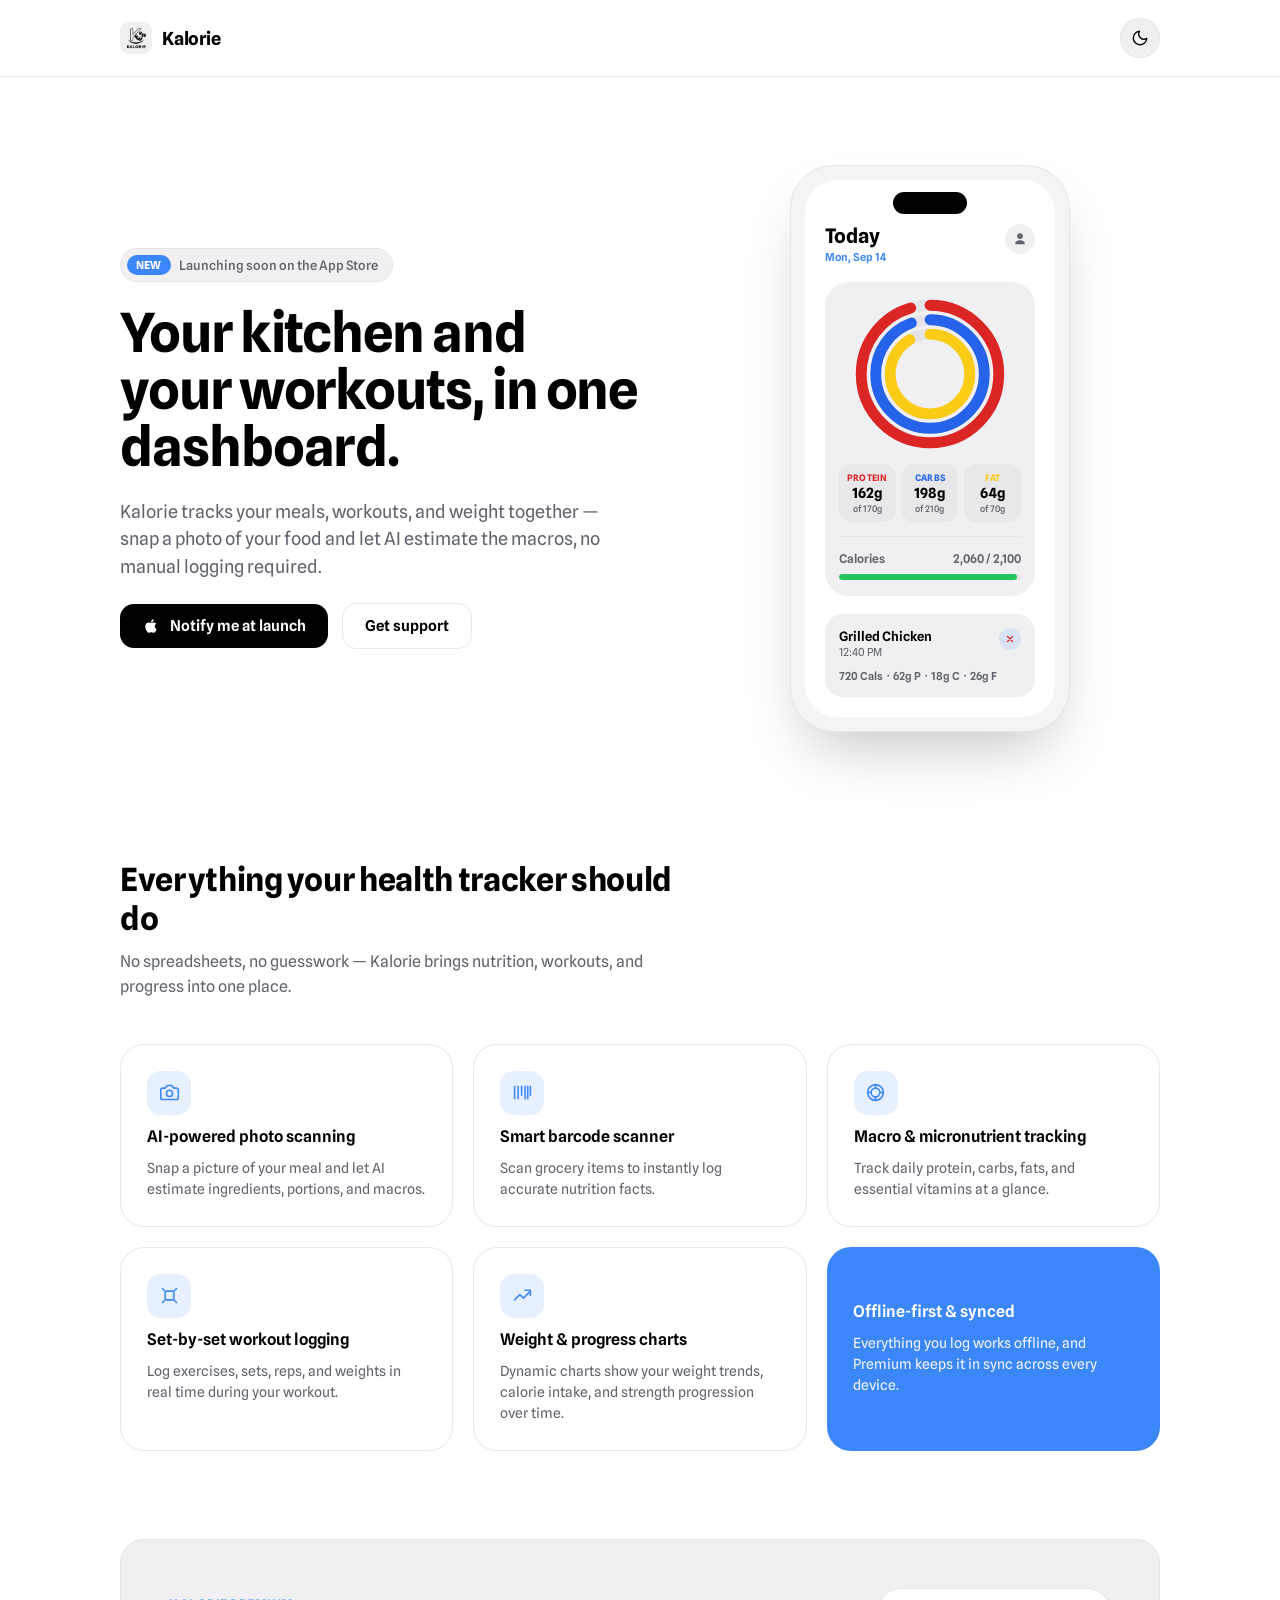
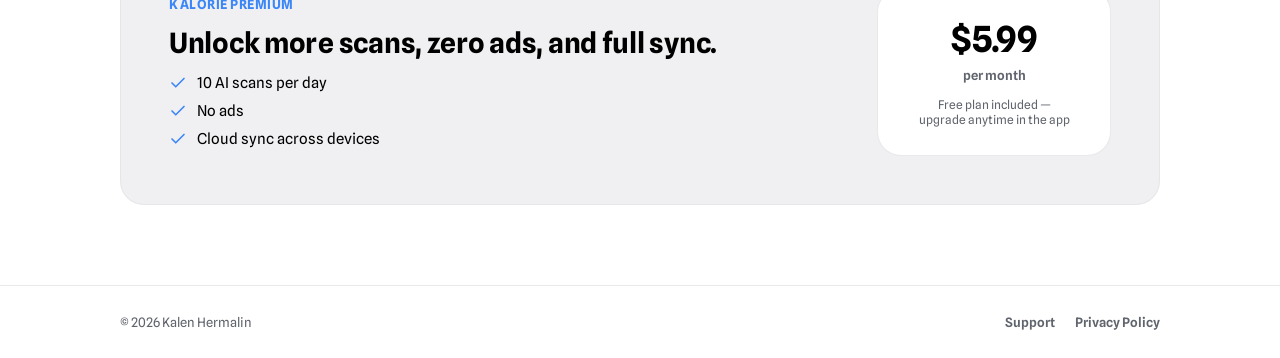
==== docs/index.html @ 2771d61f "Revert backend to Go; keep Apple auth and the docs pages Reverts the whole Python/FastAPI port back " ====
<!doctype html>
<html lang="en">
<head>
<meta charset="utf-8" />
<meta name="viewport" content="width=device-width, initial-scale=1" />
<title>Kalorie — Nutrition &amp; Workout Tracking</title>
<meta name="description" content="Kalorie tracks your meals, workouts, and weight together — snap a photo of your food and let AI estimate the macros." />
<link rel="icon" href="./assets/kalorie-mark.png" />
<link rel="stylesheet" href="https://fonts.googleapis.com/css2?family=Spline+Sans:wght@400;500;600;700&family=Inter:wght@400;500;600;700&display=swap">
<link rel="stylesheet" href="./assets/site.css">
<style>
  :root {
    --phone-bg: #f4f4f5;
    --ring-track: #E4E4E7;
    --ring-carbs: #2563EB;
    --ring-fat: #FACC15;
    --macro-chip-bg: rgba(0,0,0,0.035);
  }
  :root[data-theme="dark"] {
    --phone-bg: #0a0a0b;
    --ring-track: #1E2024;
    --ring-carbs: #6AAEFF;
    --ring-fat: #F6E27F;
    --macro-chip-bg: rgba(255,255,255,0.05);
  }
  @media (prefers-color-scheme: dark) {
    :root:not([data-theme="light"]) {
      --phone-bg: #0a0a0b;
      --ring-track: #1E2024;
      --ring-carbs: #6AAEFF;
      --ring-fat: #F6E27F;
      --macro-chip-bg: rgba(255,255,255,0.05);
    }
  }
  .section { max-width: 1120px; margin: 0 auto; padding-inline: 40px; }
  .k-btn { transition: opacity 0.15s ease, transform 0.15s ease; }
  .k-btn:hover { opacity: 0.88; }
  .k-btn:active { transform: scale(0.98); }
  .k-feature { transition: transform 0.15s ease; }
  .k-feature:hover { transform: translateY(-2px); }

  .hero { padding: 88px 40px 64px; }
  .hero-grid { display: grid; grid-template-columns: 1fr 460px; gap: 56px; align-items: center; }
  .hero-copy { display: flex; flex-direction: column; align-items: flex-start; gap: 22px; }
  .badge {
    display: inline-flex; align-items: center; gap: 8px; background: var(--bg-element);
    border: 1px solid var(--border); border-radius: 999px; padding: 6px 14px 6px 6px;
  }
  .badge .pill {
    background: var(--accent); color: #fff; font-size: 11px; font-weight: 700;
    letter-spacing: 0.02em; border-radius: 999px; padding: 3px 9px;
  }
  .badge .label { font-size: 13px; font-weight: 500; color: var(--text-secondary); }
  h1 { font-size: 54px; line-height: 1.06; font-weight: 700; letter-spacing: -0.02em; color: var(--text); margin: 0; }
  .hero p.lead { font-size: 18px; line-height: 1.55; color: var(--text-secondary); margin: 0; max-width: 480px; }
  .cta-row { display: flex; align-items: center; gap: 14px; flex-wrap: wrap; }
  .btn-primary {
    display: flex; align-items: center; gap: 10px; background: var(--text); color: var(--bg);
    border-radius: 14px; padding: 13px 22px; font-size: 15px; font-weight: 600;
  }
  .btn-secondary {
    display: flex; align-items: center; gap: 8px; border: 1px solid var(--border); color: var(--text);
    border-radius: 14px; padding: 13px 22px; font-size: 15px; font-weight: 600;
  }

  .phone-wrap { display: flex; justify-content: center; }
  .phone-frame {
    width: 280px; border-radius: 44px; background: var(--phone-bg); border: 1px solid var(--border);
    box-shadow: 0 30px 60px -20px rgba(0,0,0,0.25); padding: 14px; position: relative;
  }
  .dynamic-island {
    position: absolute; top: 26px; left: 50%; transform: translateX(-50%);
    width: 74px; height: 22px; border-radius: 12px; background: #000000;
  }
  .phone-screen {
    background: var(--card-bg); border-radius: 32px; padding: 44px 20px 20px;
    min-height: 480px; display: flex; flex-direction: column; gap: 18px;
  }
  .phone-header { display: flex; align-items: flex-start; justify-content: space-between; }
  .phone-header .today { font-size: 20px; font-weight: 700; color: var(--text); }
  .phone-header .date { font-size: 11px; font-weight: 600; color: var(--accent); margin-top: 2px; }
  .avatar-dot {
    width: 30px; height: 30px; border-radius: 999px; background: var(--bg-element);
    display: flex; align-items: center; justify-content: center; flex-shrink: 0;
  }
  .ring-wrap { display: flex; justify-content: center; position: relative; }
  .home-card {
    background: var(--bg-element); border-radius: 24px; padding: 16px 14px;
    display: flex; flex-direction: column; align-items: center; gap: 14px; width: 100%;
  }
  .macro-grid { display: grid; grid-template-columns: repeat(3, minmax(0, 1fr)); gap: 6px; width: 100%; }
  .macro-chip {
    background: var(--macro-chip-bg); border-radius: 12px; padding: 8px 4px;
    display: flex; flex-direction: column; align-items: center; gap: 2px;
  }
  .macro-chip .chip-label { font-size: 9px; font-weight: 700; letter-spacing: 0.03em; }
  .macro-chip .chip-value { font-size: 14px; font-weight: 700; color: var(--text); }
  .macro-chip .chip-context { font-size: 9px; font-weight: 500; color: var(--text-secondary); }
  .home-divider { height: 1px; width: 100%; background: var(--border); }
  .cal-row { width: 100%; display: flex; flex-direction: column; gap: 8px; }
  .cal-row .row { display: flex; align-items: center; justify-content: space-between; }
  .cal-row .row span { font-size: 12px; font-weight: 600; color: var(--text-secondary); }
  .log-card { background: var(--bg-element); border-radius: 18px; padding: 14px; display: flex; flex-direction: column; gap: 10px; }
  .cal-track { height: 6px; border-radius: 999px; background: var(--ring-track); overflow: hidden; }
  .cal-fill { width: 98%; height: 100%; border-radius: 999px; background: #22c55e; }
  .log-card .top { display: flex; align-items: flex-start; justify-content: space-between; }
  .log-card .title { font-size: 13px; font-weight: 600; color: var(--text); }
  .log-card .time { font-size: 11px; color: var(--text-secondary); margin-top: 1px; }
  .log-card .delete {
    width: 22px; height: 22px; border-radius: 999px; background: var(--accent-soft);
    display: flex; align-items: center; justify-content: center; flex-shrink: 0;
  }
  .log-card .stats { font-size: 11px; font-weight: 600; color: var(--text-secondary); }

  .features { padding: 64px 40px; }
  .features-head { max-width: 560px; margin-bottom: 44px; display: flex; flex-direction: column; gap: 12px; }
  .features-head h2 { font-size: 32px; font-weight: 700; letter-spacing: -0.01em; color: var(--text); margin: 0; }
  .features-head p { font-size: 16px; color: var(--text-secondary); margin: 0; line-height: 1.55; }
  .features-grid { display: grid; grid-template-columns: repeat(3, minmax(0, 1fr)); gap: 20px; }
  .feature-card {
    background: var(--card-bg); border: 1px solid var(--border); border-radius: 24px; padding: 26px;
    display: flex; flex-direction: column; align-items: flex-start; gap: 12px;
  }
  .feature-card.accent { background: var(--accent); border: none; justify-content: center; }
  .feature-icon {
    width: 44px; height: 44px; border-radius: 14px; background: var(--accent-soft);
    display: flex; align-items: center; justify-content: center;
  }
  .feature-card h3 { font-size: 16px; font-weight: 600; color: var(--text); margin: 0; }
  .feature-card p { font-size: 14px; color: var(--text-secondary); margin: 0; line-height: 1.5; }
  .feature-card.accent h3, .feature-card.accent p { color: #ffffff; }
  .feature-card.accent p { color: rgba(255,255,255,0.94); }

  .premium { padding: 24px 40px 80px; }
  .premium-card { background: var(--bg-element); border: 1px solid var(--border); border-radius: 24px; padding: 48px; }
  .premium-grid { display: grid; grid-template-columns: 1fr auto; gap: 40px; align-items: center; }
  .premium-eyebrow { font-size: 13px; font-weight: 700; letter-spacing: 0.04em; color: var(--accent); text-transform: uppercase; margin: 0; }
  .premium-grid h2 { font-size: 28px; font-weight: 700; color: var(--text); margin: 0; letter-spacing: -0.01em; }
  .premium-list { display: flex; flex-direction: column; gap: 10px; }
  .premium-list .item { display: flex; align-items: center; gap: 10px; }
  .premium-list .item span { font-size: 15px; color: var(--text); }
  .price-card {
    text-align: center; background: var(--card-bg); border: 1px solid var(--border); border-radius: 24px;
    padding: 28px 36px; display: flex; flex-direction: column; align-items: center; gap: 6px;
  }
  .price-card .price { font-size: 36px; font-weight: 700; color: var(--text); letter-spacing: -0.02em; }
  .price-card .cadence { font-size: 13px; color: var(--text-secondary); font-weight: 600; }
  .price-card .note { font-size: 12px; color: var(--text-secondary); margin-top: 8px; max-width: 160px; }

  footer.site-footer { border-top: 1px solid var(--border); }
  .footer-inner {
    max-width: 1120px; margin: 0 auto; padding: 28px 40px; display: flex; align-items: center;
    justify-content: space-between; flex-wrap: wrap; gap: 12px;
  }
  .footer-inner .copyright { font-size: 13px; color: var(--text-secondary); }
  .footer-links { display: flex; gap: 20px; }
  .footer-links a { font-size: 13px; color: var(--text-secondary); font-weight: 600; }
  .footer-links a:hover { color: var(--text); }

  @media (max-width: 900px) {
    .hero-grid { grid-template-columns: 1fr; }
    .hero-copy { order: 1; text-align: center; align-items: center; }
    .phone-wrap { order: 0; }
    .features-grid { grid-template-columns: 1fr; }
    .nav-inner, .section, .hero, .features, .premium { padding-left: 20px; padding-right: 20px; }
    h1 { font-size: 40px; line-height: 1.08; }
    .premium-grid { grid-template-columns: 1fr; }
  }
  @media (max-width: 380px) {
    .phone-frame { width: 240px; }
  }
</style>
</head>
<body>

  <div class="nav-bar">
    <div class="nav-inner">
      <div class="brand">
        <img src="./assets/kalorie-mark.png" alt="Kalorie">
        <span>Kalorie</span>
      </div>
      <button class="theme-toggle" id="theme-toggle" aria-label="Toggle dark mode" type="button">
        <svg id="icon-sun" width="18" height="18" viewBox="0 0 24 24" fill="none" stroke-width="1.8" stroke-linecap="round" stroke-linejoin="round"><circle cx="12" cy="12" r="4"></circle><path d="M12 2v2M12 20v2M4.93 4.93l1.41 1.41M17.66 17.66l1.41 1.41M2 12h2M20 12h2M4.93 19.07l1.41-1.41M17.66 6.34l1.41-1.41"></path></svg>
        <svg id="icon-moon" width="18" height="18" viewBox="0 0 24 24" fill="none" stroke-width="1.8" stroke-linecap="round" stroke-linejoin="round" style="display:none;"><path d="M21 12.6A9 9 0 1 1 11.4 3a7 7 0 0 0 9.6 9.6Z"></path></svg>
      </button>
    </div>
  </div>

  <div class="section hero">
    <div class="hero-grid">
      <div class="hero-copy">
        <div class="badge">
          <span class="pill">NEW</span>
          <span class="label">Launching soon on the App Store</span>
        </div>
        <h1>Your kitchen and your workouts, in one dashboard.</h1>
        <p class="lead">Kalorie tracks your meals, workouts, and weight together &mdash; snap a photo of your food and let AI estimate the macros, no manual logging required.</p>
        <div class="cta-row">
          <a class="k-btn btn-primary" href="mailto:dev.kalenhermalin@gmail.com?subject=Notify%20me%20when%20Kalorie%20launches">
            <svg width="18" height="18" viewBox="0 0 24 24" fill="currentColor"><path d="M17.05 20.28c-.98.95-2.05.8-3.08.35-1.09-.46-2.09-.48-3.24 0-1.44.62-2.2.44-3.06-.35C2.79 15.25 3.51 7.59 9.05 7.31c1.35.07 2.29.74 3.08.8 1.18-.24 2.31-.93 3.57-.84 1.51.12 2.65.72 3.4 1.8-3.12 1.87-2.38 5.98.48 7.13-.57 1.5-1.31 2.99-2.53 4.08l-.001-.001ZM12.03 7.25c-.15-2.23 1.66-4.07 3.74-4.25.29 2.58-2.34 4.5-3.74 4.25Z"></path></svg>
            Notify me at launch
          </a>
          <a class="k-btn btn-secondary" href="./support.html">Get support</a>
        </div>
      </div>

      <div class="phone-wrap">
        <div class="phone-frame">
          <div class="dynamic-island"></div>
          <div class="phone-screen">
            <div class="phone-header">
              <div>
                <div class="today">Today</div>
                <div class="date">Mon, Sep 14</div>
              </div>
              <div class="avatar-dot">
                <svg width="14" height="14" viewBox="0 0 24 24" fill="var(--text-secondary)"><path d="M12 12a5 5 0 1 0 0-10 5 5 0 0 0 0 10Zm0 2c-4.4 0-8 2.2-8 5v2h16v-2c0-2.8-3.6-5-8-5Z"></path></svg>
              </div>
            </div>

            <div class="home-card">
              <div class="ring-wrap">
                <svg width="152" height="152" viewBox="0 0 168 168">
                  <circle cx="84" cy="84" r="76" fill="none" stroke="var(--ring-track)" stroke-width="12"></circle>
                  <circle cx="84" cy="84" r="76" fill="none" stroke="var(--ring-protein)" stroke-width="12" stroke-linecap="round" transform="rotate(-90 84 84)" style="stroke-dasharray:477.52; stroke-dashoffset:22.47;"></circle>
                  <circle cx="84" cy="84" r="60" fill="none" stroke="var(--ring-track)" stroke-width="12"></circle>
                  <circle cx="84" cy="84" r="60" fill="none" stroke="var(--ring-carbs)" stroke-width="12" stroke-linecap="round" transform="rotate(-90 84 84)" style="stroke-dasharray:376.99; stroke-dashoffset:21.54;"></circle>
                  <circle cx="84" cy="84" r="44" fill="none" stroke="var(--ring-track)" stroke-width="12"></circle>
                  <circle cx="84" cy="84" r="44" fill="none" stroke="var(--ring-fat)" stroke-width="12" stroke-linecap="round" transform="rotate(-90 84 84)" style="stroke-dasharray:276.46; stroke-dashoffset:23.7;"></circle>
                </svg>
              </div>

              <div class="macro-grid">
                <div class="macro-chip">
                  <div class="chip-label" style="color:var(--ring-protein);">PROTEIN</div>
                  <div class="chip-value">162g</div>
                  <div class="chip-context">of 170g</div>
                </div>
                <div class="macro-chip">
                  <div class="chip-label" style="color:var(--ring-carbs);">CARBS</div>
                  <div class="chip-value">198g</div>
                  <div class="chip-context">of 210g</div>
                </div>
                <div class="macro-chip">
                  <div class="chip-label" style="color:var(--ring-fat);">FAT</div>
                  <div class="chip-value">64g</div>
                  <div class="chip-context">of 70g</div>
                </div>
              </div>

              <div class="home-divider"></div>

              <div class="cal-row">
                <div class="row"><span>Calories</span><span>2,060 / 2,100</span></div>
                <div class="cal-track"><div class="cal-fill"></div></div>
              </div>
            </div>

            <div class="log-card">
              <div class="top">
                <div>
                  <div class="title">Grilled Chicken</div>
                  <div class="time">12:40 PM</div>
                </div>
                <div class="delete">
                  <svg width="10" height="10" viewBox="0 0 24 24" fill="none" stroke="var(--ring-protein)" stroke-width="3" stroke-linecap="round"><path d="M18 6 6 18M6 6l12 12"></path></svg>
                </div>
              </div>
              <div class="stats">720 Cals &nbsp;&middot;&nbsp; 62g P &nbsp;&middot;&nbsp; 18g C &nbsp;&middot;&nbsp; 26g F</div>
            </div>
          </div>
        </div>
      </div>
    </div>
  </div>

  <div class="section features">
    <div class="features-head">
      <h2>Everything your health tracker should do</h2>
      <p>No spreadsheets, no guesswork &mdash; Kalorie brings nutrition, workouts, and progress into one place.</p>
    </div>

    <div class="features-grid">
      <div class="feature-card k-feature">
        <div class="feature-icon">
          <svg width="21" height="21" viewBox="0 0 24 24" fill="none" stroke="var(--accent)" stroke-width="1.8" stroke-linecap="round" stroke-linejoin="round"><path d="M14.5 4h-5L7 7H4a2 2 0 0 0-2 2v9a2 2 0 0 0 2 2h16a2 2 0 0 0 2-2V9a2 2 0 0 0-2-2h-3l-2.5-3Z"></path><circle cx="12" cy="13" r="3.5"></circle></svg>
        </div>
        <h3>AI-powered photo scanning</h3>
        <p>Snap a picture of your meal and let AI estimate ingredients, portions, and macros.</p>
      </div>

      <div class="feature-card k-feature">
        <div class="feature-icon">
          <svg width="21" height="21" viewBox="0 0 24 24" fill="none" stroke="var(--accent)" stroke-width="1.8" stroke-linecap="round" stroke-linejoin="round"><path d="M3 5v14M7 5v14M11 5v10M15 5v14M18 5v14M21 5v10"></path></svg>
        </div>
        <h3>Smart barcode scanner</h3>
        <p>Scan grocery items to instantly log accurate nutrition facts.</p>
      </div>

      <div class="feature-card k-feature">
        <div class="feature-icon">
          <svg width="21" height="21" viewBox="0 0 24 24" fill="none" stroke="var(--accent)" stroke-width="1.8" stroke-linecap="round" stroke-linejoin="round"><circle cx="12" cy="12" r="9"></circle><circle cx="12" cy="12" r="5"></circle><path d="M12 3v4M12 17v4M3 12h4M17 12h4"></path></svg>
        </div>
        <h3>Macro &amp; micronutrient tracking</h3>
        <p>Track daily protein, carbs, fats, and essential vitamins at a glance.</p>
      </div>

      <div class="feature-card k-feature">
        <div class="feature-icon">
          <svg width="21" height="21" viewBox="0 0 24 24" fill="none" stroke="var(--accent)" stroke-width="1.8" stroke-linecap="round" stroke-linejoin="round"><path d="M6.5 6.5 4 4M17.5 6.5 20 4M6.5 17.5 4 20M17.5 17.5 20 20"></path><rect x="7" y="7" width="10" height="10" rx="2"></rect></svg>
        </div>
        <h3>Set-by-set workout logging</h3>
        <p>Log exercises, sets, reps, and weights in real time during your workout.</p>
      </div>

      <div class="feature-card k-feature">
        <div class="feature-icon">
          <svg width="21" height="21" viewBox="0 0 24 24" fill="none" stroke="var(--accent)" stroke-width="1.8" stroke-linecap="round" stroke-linejoin="round"><path d="M3 17 9 11l4 4 8-8"></path><path d="M15 6h6v6"></path></svg>
        </div>
        <h3>Weight &amp; progress charts</h3>
        <p>Dynamic charts show your weight trends, calorie intake, and strength progression over time.</p>
      </div>

      <div class="feature-card accent">
        <h3>Offline-first &amp; synced</h3>
        <p>Everything you log works offline, and Premium keeps it in sync across every device.</p>
      </div>
    </div>
  </div>

  <div class="section premium">
    <div class="premium-card">
      <div class="premium-grid">
        <div style="display:flex; flex-direction:column; align-items:flex-start; gap:14px;">
          <div class="premium-eyebrow">Kalorie Premium</div>
          <h2>Unlock more scans, zero ads, and full sync.</h2>
          <div class="premium-list">
            <div class="item">
              <svg width="18" height="18" viewBox="0 0 24 24" fill="none" stroke="var(--accent)" stroke-width="2.2" stroke-linecap="round" stroke-linejoin="round"><path d="M20 6 9 17l-5-5"></path></svg>
              <span>10 AI scans per day</span>
            </div>
            <div class="item">
              <svg width="18" height="18" viewBox="0 0 24 24" fill="none" stroke="var(--accent)" stroke-width="2.2" stroke-linecap="round" stroke-linejoin="round"><path d="M20 6 9 17l-5-5"></path></svg>
              <span>No ads</span>
            </div>
            <div class="item">
              <svg width="18" height="18" viewBox="0 0 24 24" fill="none" stroke="var(--accent)" stroke-width="2.2" stroke-linecap="round" stroke-linejoin="round"><path d="M20 6 9 17l-5-5"></path></svg>
              <span>Cloud sync across devices</span>
            </div>
          </div>
        </div>
        <div class="price-card">
          <div class="price">$5.99</div>
          <div class="cadence">per month</div>
          <div class="note">Free plan included &mdash; upgrade anytime in the app</div>
        </div>
      </div>
    </div>
  </div>

  <footer class="site-footer">
    <div class="footer-inner">
      <div class="copyright">&copy; 2026 Kalen Hermalin</div>
      <div class="footer-links">
        <a href="./support.html">Support</a>
        <a href="./privacy.html">Privacy Policy</a>
      </div>
    </div>
  </footer>

  <script src="./assets/theme-toggle.js"></script>
</body>
</html>
---- docs/assets/site.css ----
/* Shared design tokens + layout primitives for the Kalorie marketing/docs pages. */

:root {
  color-scheme: light;
  --bg: #ffffff;
  --bg-element: #F0F0F3;
  --card-bg: #ffffff;
  --text: #000000;
  --text-secondary: #60646C;
  --accent: #3c87f7;
  --accent-soft: rgba(60,135,247,0.12);
  --border: rgba(228,228,231,0.8);
  --ring-protein: #DC2626;
}

:root[data-theme="dark"] {
  color-scheme: dark;
  --bg: #000000;
  --bg-element: #212225;
  --card-bg: #18181b;
  --text: #ffffff;
  --text-secondary: #B0B4BA;
  --accent-soft: rgba(60,135,247,0.18);
  --border: rgba(63,63,70,0.6);
  --ring-protein: #FF6B6B;
}

@media (prefers-color-scheme: dark) {
  :root:not([data-theme="light"]) {
    color-scheme: dark;
    --bg: #000000;
    --bg-element: #212225;
    --card-bg: #18181b;
    --text: #ffffff;
    --text-secondary: #B0B4BA;
    --accent-soft: rgba(60,135,247,0.18);
    --border: rgba(63,63,70,0.6);
    --ring-protein: #FF6B6B;
  }
}

* { box-sizing: border-box; }
html, body { margin: 0; }
body {
  background: var(--bg);
  color: var(--text);
  font-family: 'Spline Sans', Inter, ui-sans-serif, system-ui, -apple-system, sans-serif;
}
a { text-decoration: none; }

.nav-bar { border-bottom: 1px solid var(--border); }
.nav-inner {
  max-width: 1120px; margin: 0 auto; padding: 18px 40px;
  display: flex; align-items: center; justify-content: space-between;
}
.brand { display: flex; align-items: center; gap: 10px; }
.brand img { width: 32px; height: 32px; border-radius: 9px; display: block; }
.brand span { font-size: 18px; font-weight: 700; color: var(--text); letter-spacing: -0.01em; }
.theme-toggle {
  width: 40px; height: 40px; border-radius: 999px; border: 1px solid var(--border);
  background: var(--bg-element); display: flex; align-items: center; justify-content: center;
  cursor: pointer; padding: 0; flex-shrink: 0;
}
.theme-toggle svg { stroke: var(--text); }

footer.site-footer { border-top: 1px solid var(--border); }
.footer-inner {
  max-width: 1120px; margin: 0 auto; padding: 28px 40px; display: flex; align-items: center;
  justify-content: space-between; flex-wrap: wrap; gap: 12px;
}
.footer-inner .copyright { font-size: 13px; color: var(--text-secondary); }
.footer-links { display: flex; gap: 20px; }
.footer-links a { font-size: 13px; color: var(--text-secondary); font-weight: 600; }
.footer-links a:hover { color: var(--text); }

.page-wrap { max-width: 680px; margin: 0 auto; padding: 56px 40px 72px; }
.page-wrap h1 { font-size: 30px; font-weight: 700; letter-spacing: -0.01em; margin: 0 0 8px; color: var(--text); }
.page-wrap .subtitle { color: var(--text-secondary); font-size: 16px; margin: 0 0 40px; line-height: 1.5; }
.page-wrap .updated { color: var(--text-secondary); font-size: 14px; margin: 0 0 36px; }
.page-wrap h2 { font-size: 18px; font-weight: 600; margin: 36px 0 10px; color: var(--text); }
.page-wrap p, .page-wrap li { font-size: 15px; color: var(--text-secondary); line-height: 1.6; }
.page-wrap ul { padding-left: 20px; margin: 10px 0; }
.page-wrap li { margin-bottom: 6px; }
.page-wrap a { color: var(--accent); font-weight: 600; }
.page-wrap a:hover { text-decoration: underline; }

.card {
  background: var(--bg-element); border: 1px solid var(--border); border-radius: 20px;
  padding: 24px; margin-bottom: 20px;
}
.card h2 { margin-top: 0; font-size: 17px; }
.card p { margin: 0; }

table.data-table { width: 100%; border-collapse: collapse; margin: 12px 0; font-size: 14px; }
table.data-table th, table.data-table td {
  text-align: left; padding: 10px 12px; border-bottom: 1px solid var(--border); vertical-align: top;
}
table.data-table th { color: var(--text-secondary); font-weight: 600; }
table.data-table td { color: var(--text-secondary); }

details.faq { border-bottom: 1px solid var(--border); padding: 16px 0; }
details.faq:first-of-type { border-top: 1px solid var(--border); }
details.faq summary {
  cursor: pointer; font-weight: 600; font-size: 15px; list-style: none; color: var(--text);
}
details.faq summary::-webkit-details-marker { display: none; }
details.faq summary::after { content: "+"; float: right; color: var(--text-secondary); }
details.faq[open] summary::after { content: "\2212"; }
details.faq p { color: var(--text-secondary); font-size: 15px; margin: 12px 0 0; line-height: 1.6; }

@media (max-width: 640px) {
  .nav-inner, .page-wrap, .footer-inner { padding-left: 20px; padding-right: 20px; }
}
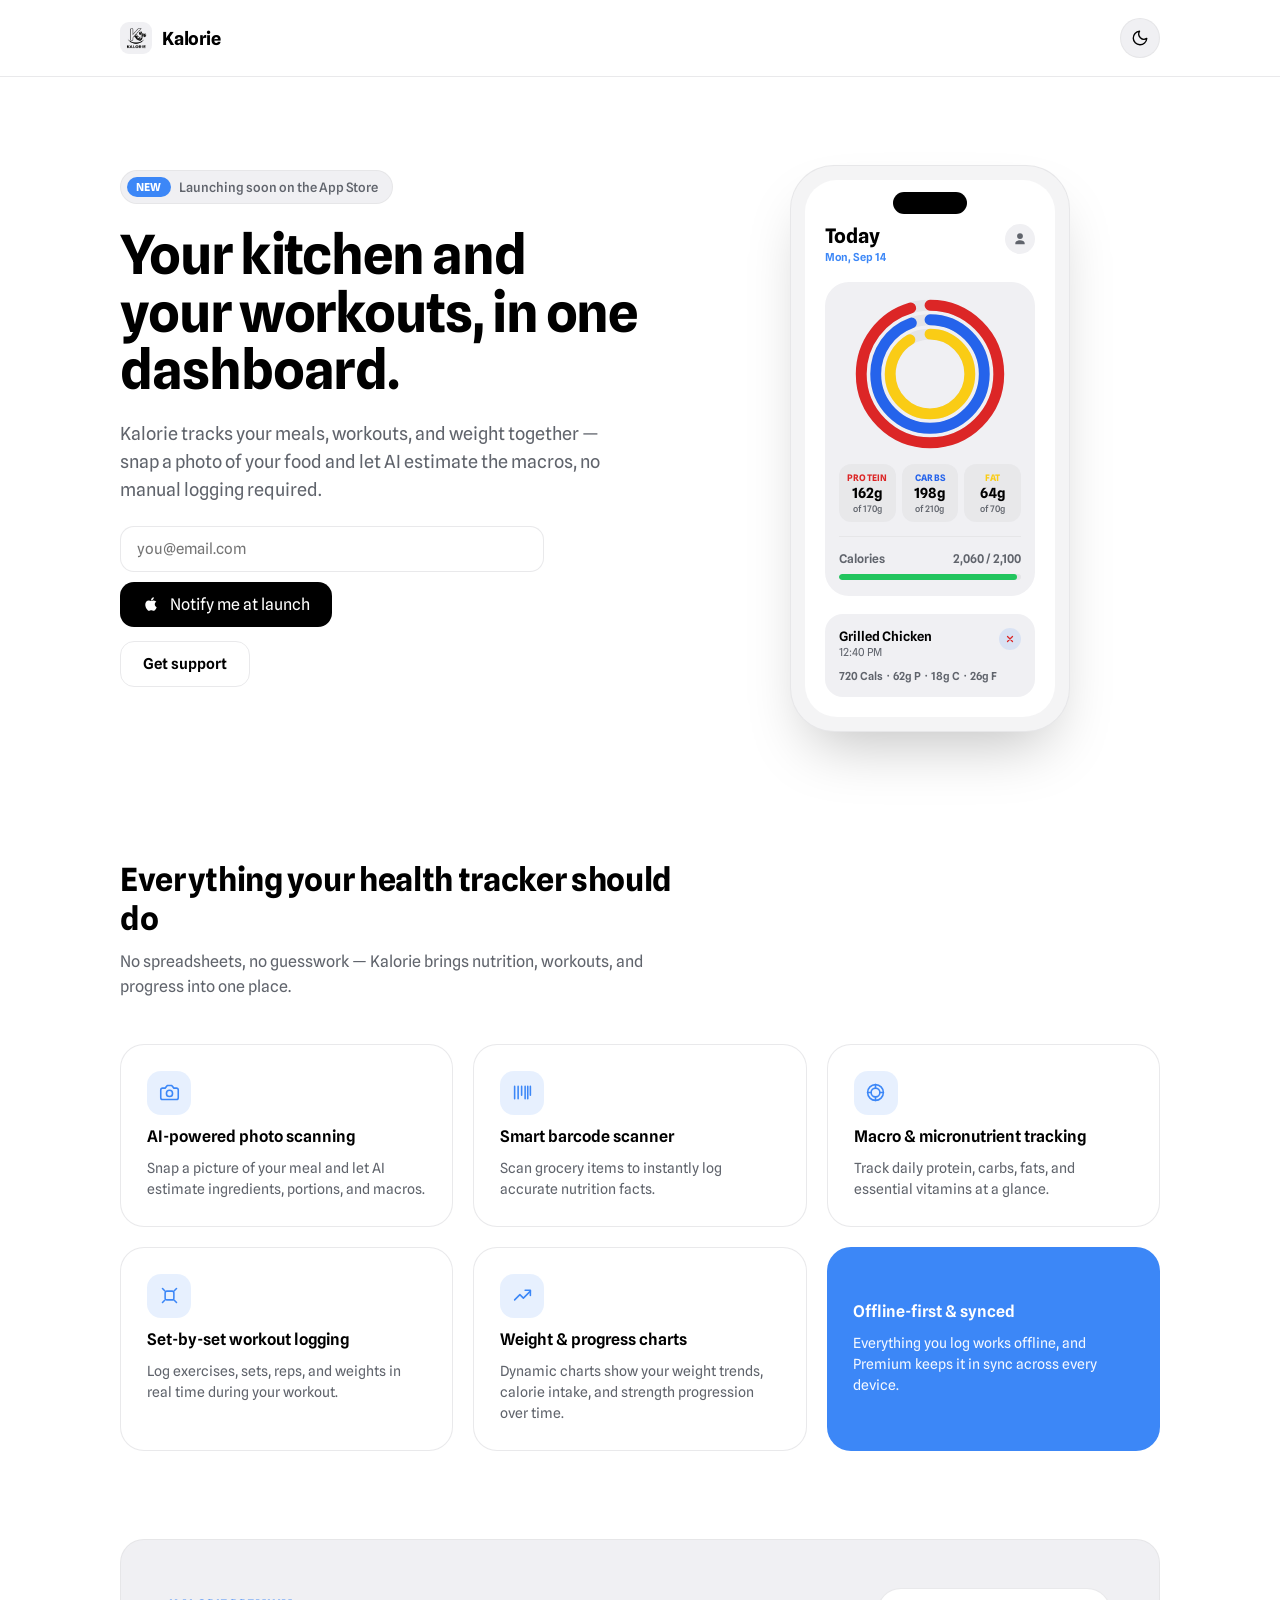
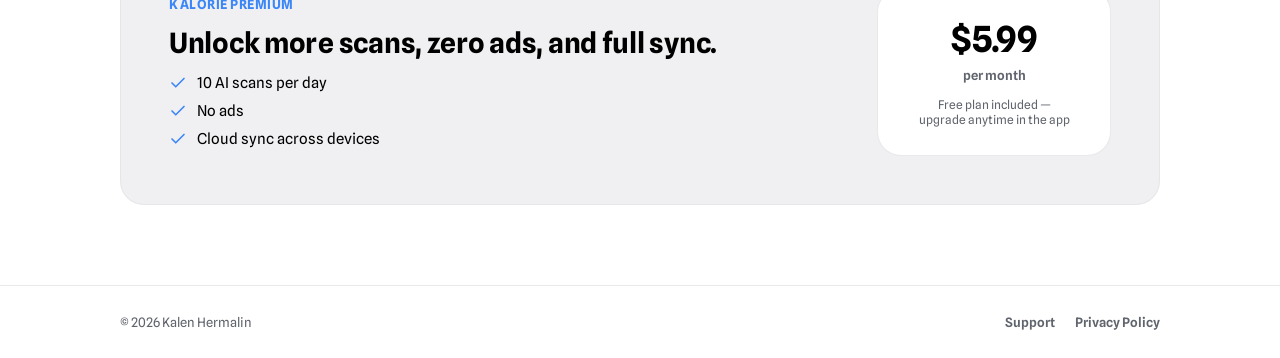
==== commit ef0c0f65: "fixed remind me button/form" ====
--- a/docs/index.html
+++ b/docs/index.html
@@ -62,6 +62,26 @@
     display: flex; align-items: center; gap: 8px; border: 1px solid var(--border); color: var(--text);
     border-radius: 14px; padding: 13px 22px; font-size: 15px; font-weight: 600;
   }
+  .remind-form { display: flex; align-items: center; gap: 10px; flex-wrap: wrap; }
+  .remind-input {
+    font: inherit; font-size: 15px; color: var(--text); background: var(--card-bg);
+    border: 1px solid var(--border); border-radius: 14px; padding: 13px 16px;
+    flex: 1 1 220px; min-width: 0; outline: none;
+  }
+  .remind-input:focus { border-color: var(--accent); }
+  .remind-form .btn-primary { border: none; font: inherit; cursor: pointer; }
+  .remind-form .btn-primary:disabled { opacity: 0.6; cursor: default; }
+  .remind-honeypot {
+    position: absolute; width: 1px; height: 1px; padding: 0; margin: -1px;
+    overflow: hidden; clip: rect(0,0,0,0); white-space: nowrap; border: 0;
+  }
+  .remind-status { font-size: 13px; font-weight: 600; margin: 0; min-height: 18px; }
+  .remind-status[data-state="success"] { color: #16a34a; }
+  .remind-status[data-state="error"] { color: #dc2626; }
+  .sr-only {
+    position: absolute; width: 1px; height: 1px; padding: 0; margin: -1px;
+    overflow: hidden; clip: rect(0,0,0,0); white-space: nowrap; border: 0;
+  }
 
   .phone-wrap { display: flex; justify-content: center; }
   .phone-frame {
@@ -196,12 +216,26 @@
         <h1>Your kitchen and your workouts, in one dashboard.</h1>
         <p class="lead">Kalorie tracks your meals, workouts, and weight together &mdash; snap a photo of your food and let AI estimate the macros, no manual logging required.</p>
         <div class="cta-row">
-          <a class="k-btn btn-primary" href="mailto:dev.kalenhermalin@gmail.com?subject=Notify%20me%20when%20Kalorie%20launches">
-            <svg width="18" height="18" viewBox="0 0 24 24" fill="currentColor"><path d="M17.05 20.28c-.98.95-2.05.8-3.08.35-1.09-.46-2.09-.48-3.24 0-1.44.62-2.2.44-3.06-.35C2.79 15.25 3.51 7.59 9.05 7.31c1.35.07 2.29.74 3.08.8 1.18-.24 2.31-.93 3.57-.84 1.51.12 2.65.72 3.4 1.8-3.12 1.87-2.38 5.98.48 7.13-.57 1.5-1.31 2.99-2.53 4.08l-.001-.001ZM12.03 7.25c-.15-2.23 1.66-4.07 3.74-4.25.29 2.58-2.34 4.5-3.74 4.25Z"></path></svg>
-            Notify me at launch
-          </a>
+          <form id="remind-form" class="remind-form" novalidate>
+            <label class="sr-only" for="remind-email">Email address</label>
+            <input
+              id="remind-email"
+              class="remind-input"
+              type="email"
+              name="email"
+              placeholder="you@email.com"
+              autocomplete="email"
+              required
+            />
+            <input class="remind-honeypot" type="text" name="website" tabindex="-1" autocomplete="off" aria-hidden="true" />
+            <button type="submit" class="k-btn btn-primary" id="remind-submit">
+              <svg width="18" height="18" viewBox="0 0 24 24" fill="currentColor"><path d="M17.05 20.28c-.98.95-2.05.8-3.08.35-1.09-.46-2.09-.48-3.24 0-1.44.62-2.2.44-3.06-.35C2.79 15.25 3.51 7.59 9.05 7.31c1.35.07 2.29.74 3.08.8 1.18-.24 2.31-.93 3.57-.84 1.51.12 2.65.72 3.4 1.8-3.12 1.87-2.38 5.98.48 7.13-.57 1.5-1.31 2.99-2.53 4.08l-.001-.001ZM12.03 7.25c-.15-2.23 1.66-4.07 3.74-4.25.29 2.58-2.34 4.5-3.74 4.25Z"></path></svg>
+              Notify me at launch
+            </button>
+          </form>
           <a class="k-btn btn-secondary" href="./support.html">Get support</a>
         </div>
+        <p class="remind-status" id="remind-status" role="status" aria-live="polite"></p>
       </div>
 
       <div class="phone-wrap">
@@ -369,5 +403,6 @@
   </footer>
 
   <script src="./assets/theme-toggle.js"></script>
+  <script src="./assets/remind.js"></script>
 </body>
 </html>
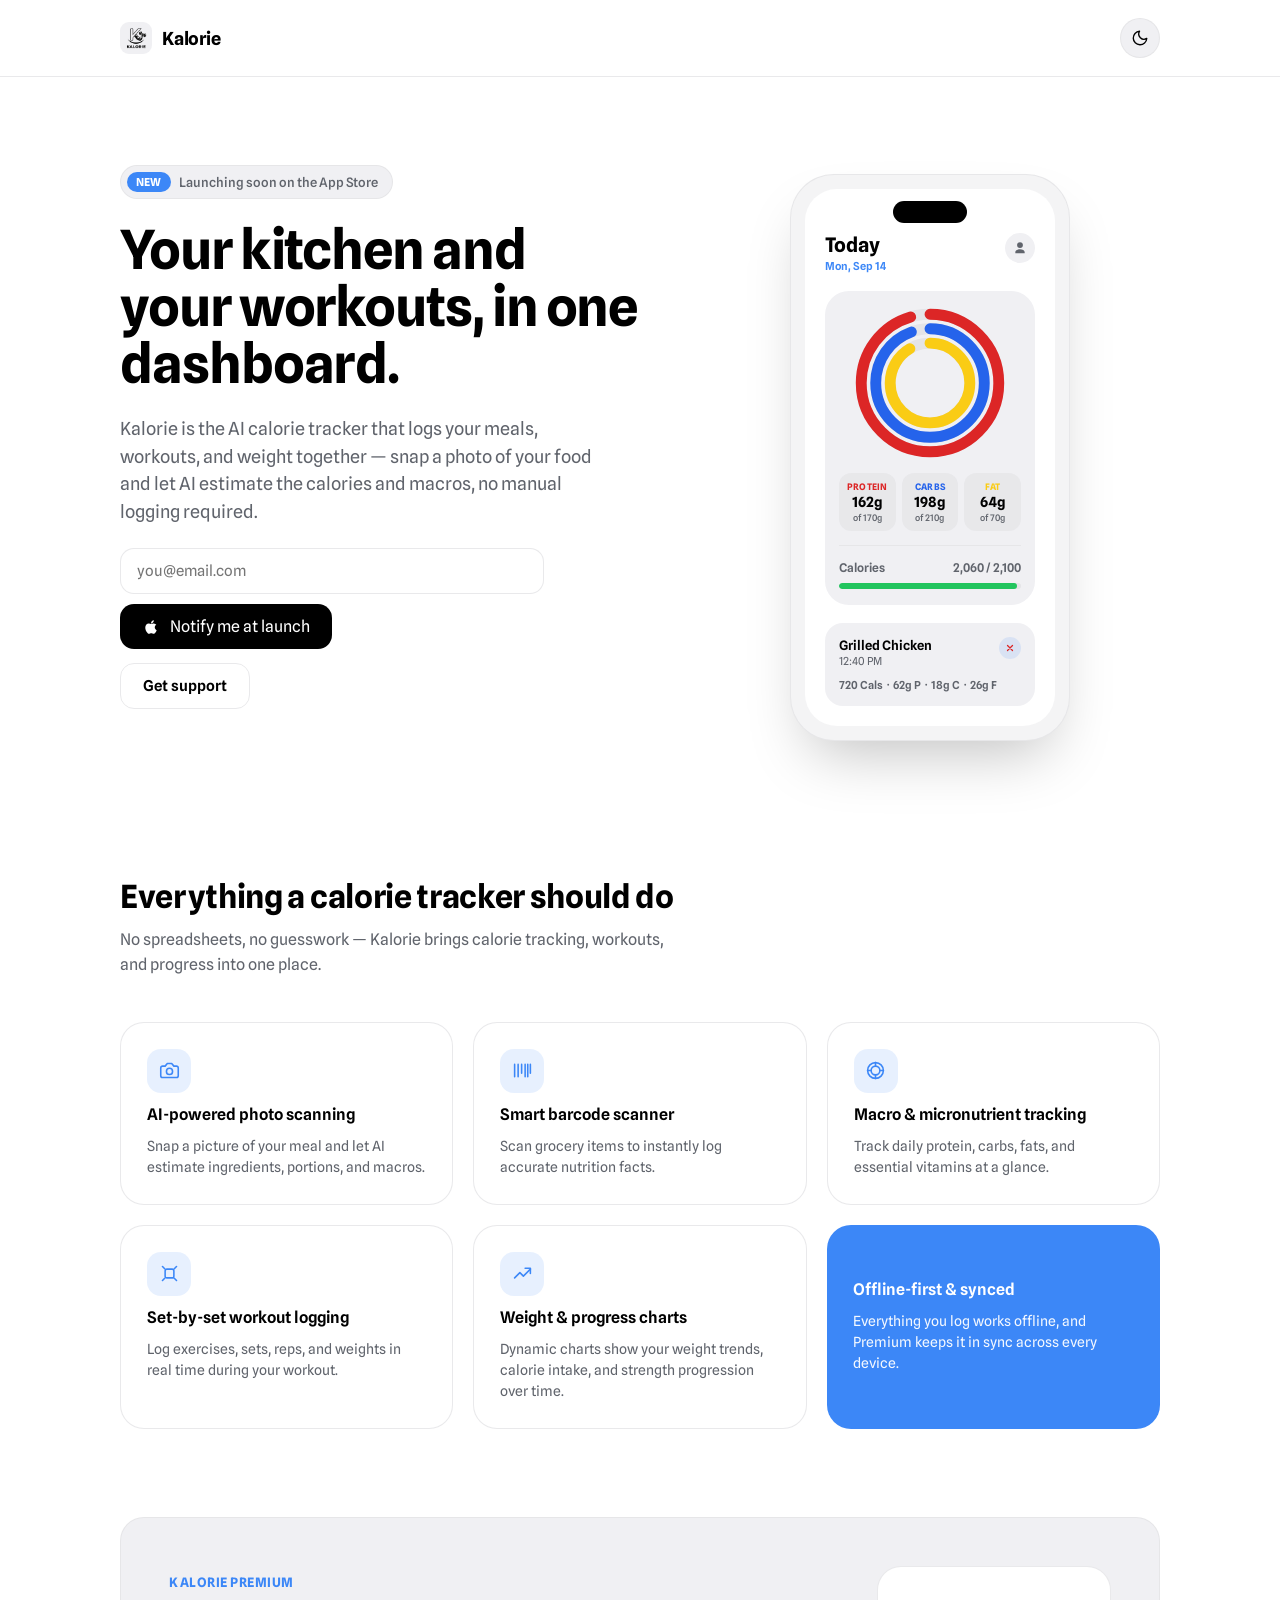
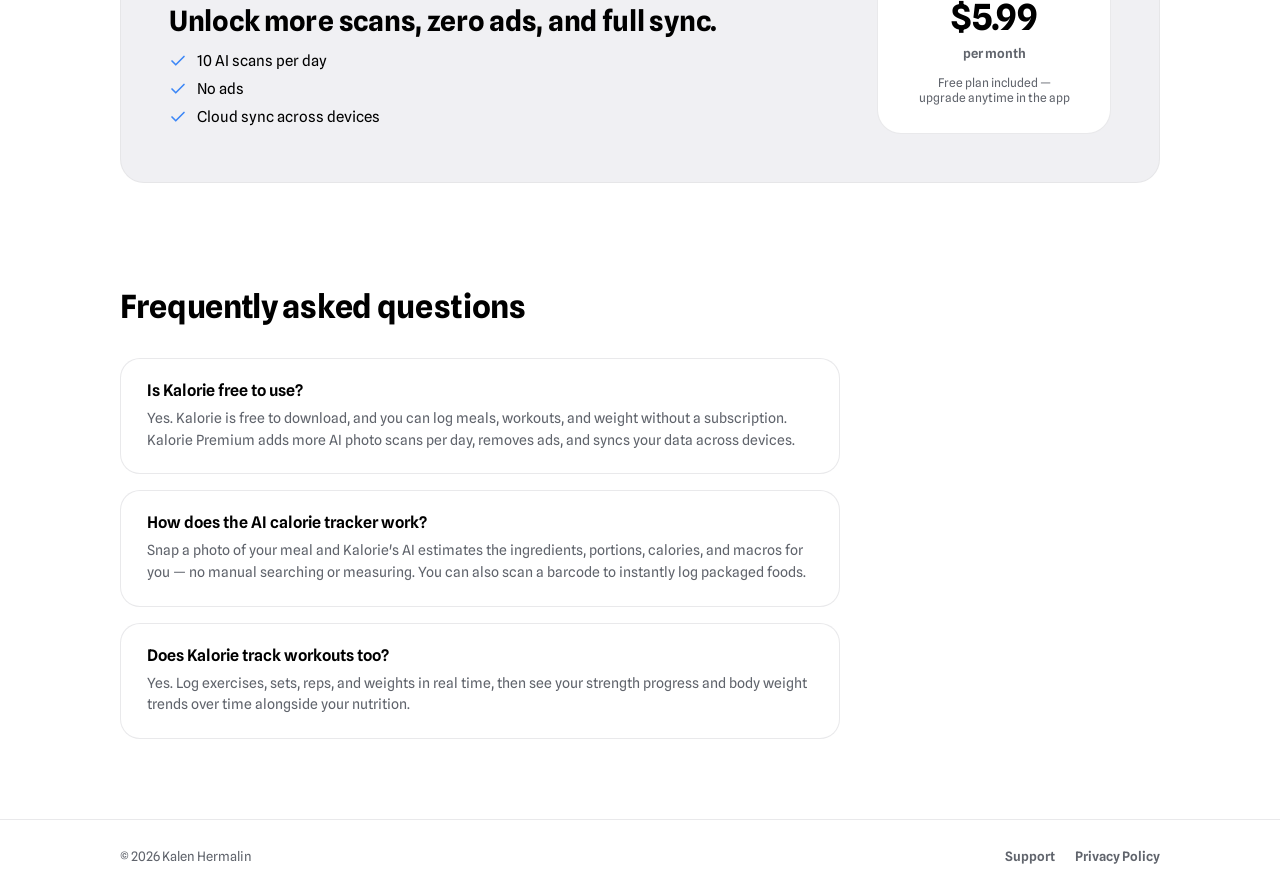
==== commit 2e0dfe76: "improve seo" ====
--- a/docs/index.html
+++ b/docs/index.html
@@ -3,11 +3,81 @@
 <head>
 <meta charset="utf-8" />
 <meta name="viewport" content="width=device-width, initial-scale=1" />
-<title>Kalorie — Nutrition &amp; Workout Tracking</title>
-<meta name="description" content="Kalorie tracks your meals, workouts, and weight together — snap a photo of your food and let AI estimate the macros." />
+<title>Kalorie: AI Calorie Tracker &amp; Workout Log for iPhone</title>
+<meta name="description" content="Kalorie is an AI-powered calorie tracker and workout log for iPhone. Snap a photo of your meal and Kalorie estimates calories and macros instantly — plus barcode scanning, weight tracking, and set-by-set workout logging." />
+<link rel="canonical" href="https://kalorie.fit/" />
+<meta name="robots" content="index, follow" />
+
+<meta property="og:type" content="website" />
+<meta property="og:site_name" content="Kalorie" />
+<meta property="og:url" content="https://kalorie.fit/" />
+<meta property="og:title" content="Kalorie: AI Calorie Tracker &amp; Workout Log for iPhone" />
+<meta property="og:description" content="Snap a photo of your meal and let AI estimate the calories and macros — no manual logging. Track workouts, weight, and nutrition together in one app." />
+<meta property="og:image" content="https://kalorie.fit/assets/kalorie-mark.png" />
+
+<meta name="twitter:card" content="summary" />
+<meta name="twitter:title" content="Kalorie: AI Calorie Tracker &amp; Workout Log for iPhone" />
+<meta name="twitter:description" content="Snap a photo of your meal and let AI estimate the calories and macros — no manual logging. Track workouts, weight, and nutrition together in one app." />
+<meta name="twitter:image" content="https://kalorie.fit/assets/kalorie-mark.png" />
+
+<meta name="theme-color" content="#ffffff" media="(prefers-color-scheme: light)" />
+<meta name="theme-color" content="#0a0a0b" media="(prefers-color-scheme: dark)" />
+
 <link rel="icon" href="./assets/kalorie-mark.png" />
+<link rel="apple-touch-icon" href="./assets/kalorie-mark.png" />
+<link rel="preconnect" href="https://fonts.googleapis.com" />
+<link rel="preconnect" href="https://fonts.gstatic.com" crossorigin />
 <link rel="stylesheet" href="https://fonts.googleapis.com/css2?family=Spline+Sans:wght@400;500;600;700&family=Inter:wght@400;500;600;700&display=swap">
 <link rel="stylesheet" href="./assets/site.css">
+<script type="application/ld+json">
+{
+  "@context": "https://schema.org",
+  "@type": "SoftwareApplication",
+  "name": "Kalorie",
+  "url": "https://kalorie.fit/",
+  "applicationCategory": "HealthApplication",
+  "operatingSystem": "iOS",
+  "description": "AI-powered calorie tracker and workout log for iPhone. Snap a photo of your meal and Kalorie estimates calories and macros instantly.",
+  "offers": {
+    "@type": "Offer",
+    "price": "0",
+    "priceCurrency": "USD",
+    "description": "Free to download, with an optional Kalorie Premium subscription."
+  }
+}
+</script>
+<script type="application/ld+json">
+{
+  "@context": "https://schema.org",
+  "@type": "FAQPage",
+  "mainEntity": [
+    {
+      "@type": "Question",
+      "name": "Is Kalorie free to use?",
+      "acceptedAnswer": {
+        "@type": "Answer",
+        "text": "Yes. Kalorie is free to download, and you can log meals, workouts, and weight without a subscription. Kalorie Premium adds more AI photo scans per day, removes ads, and syncs your data across devices."
+      }
+    },
+    {
+      "@type": "Question",
+      "name": "How does the AI calorie tracker work?",
+      "acceptedAnswer": {
+        "@type": "Answer",
+        "text": "Snap a photo of your meal and Kalorie's AI estimates the ingredients, portions, calories, and macros for you — no manual searching or measuring. You can also scan a barcode to instantly log packaged foods."
+      }
+    },
+    {
+      "@type": "Question",
+      "name": "Does Kalorie track workouts too?",
+      "acceptedAnswer": {
+        "@type": "Answer",
+        "text": "Yes. Log exercises, sets, reps, and weights in real time, then see your strength progress and body weight trends over time alongside your nutrition."
+      }
+    }
+  ]
+}
+</script>
 <style>
   :root {
     --phone-bg: #f4f4f5;
@@ -172,6 +242,14 @@
     max-width: 1120px; margin: 0 auto; padding: 28px 40px; display: flex; align-items: center;
     justify-content: space-between; flex-wrap: wrap; gap: 12px;
   }
+  .faq { padding: 24px 40px 80px; }
+  .faq-head { max-width: 560px; margin-bottom: 32px; }
+  .faq-head h2 { font-size: 32px; font-weight: 700; letter-spacing: -0.01em; color: var(--text); margin: 0; }
+  .faq-list { display: flex; flex-direction: column; gap: 16px; max-width: 720px; }
+  .faq-item { background: var(--card-bg); border: 1px solid var(--border); border-radius: 20px; padding: 22px 26px; }
+  .faq-item h3 { font-size: 16px; font-weight: 600; color: var(--text); margin: 0; }
+  .faq-item p { font-size: 14px; color: var(--text-secondary); margin: 8px 0 0; line-height: 1.55; }
+
   .footer-inner .copyright { font-size: 13px; color: var(--text-secondary); }
   .footer-links { display: flex; gap: 20px; }
   .footer-links a { font-size: 13px; color: var(--text-secondary); font-weight: 600; }
@@ -214,7 +292,7 @@
           <span class="label">Launching soon on the App Store</span>
         </div>
         <h1>Your kitchen and your workouts, in one dashboard.</h1>
-        <p class="lead">Kalorie tracks your meals, workouts, and weight together &mdash; snap a photo of your food and let AI estimate the macros, no manual logging required.</p>
+        <p class="lead">Kalorie is the AI calorie tracker that logs your meals, workouts, and weight together &mdash; snap a photo of your food and let AI estimate the calories and macros, no manual logging required.</p>
         <div class="cta-row">
           <form id="remind-form" class="remind-form" novalidate>
             <label class="sr-only" for="remind-email">Email address</label>
@@ -310,8 +388,8 @@
 
   <div class="section features">
     <div class="features-head">
-      <h2>Everything your health tracker should do</h2>
-      <p>No spreadsheets, no guesswork &mdash; Kalorie brings nutrition, workouts, and progress into one place.</p>
+      <h2>Everything a calorie tracker should do</h2>
+      <p>No spreadsheets, no guesswork &mdash; Kalorie brings calorie tracking, workouts, and progress into one place.</p>
     </div>
 
     <div class="features-grid">
@@ -392,6 +470,26 @@
     </div>
   </div>
 
+  <div class="section faq">
+    <div class="faq-head">
+      <h2>Frequently asked questions</h2>
+    </div>
+    <div class="faq-list">
+      <div class="faq-item">
+        <h3>Is Kalorie free to use?</h3>
+        <p>Yes. Kalorie is free to download, and you can log meals, workouts, and weight without a subscription. Kalorie Premium adds more AI photo scans per day, removes ads, and syncs your data across devices.</p>
+      </div>
+      <div class="faq-item">
+        <h3>How does the AI calorie tracker work?</h3>
+        <p>Snap a photo of your meal and Kalorie's AI estimates the ingredients, portions, calories, and macros for you &mdash; no manual searching or measuring. You can also scan a barcode to instantly log packaged foods.</p>
+      </div>
+      <div class="faq-item">
+        <h3>Does Kalorie track workouts too?</h3>
+        <p>Yes. Log exercises, sets, reps, and weights in real time, then see your strength progress and body weight trends over time alongside your nutrition.</p>
+      </div>
+    </div>
+  </div>
+
   <footer class="site-footer">
     <div class="footer-inner">
       <div class="copyright">&copy; 2026 Kalen Hermalin</div>
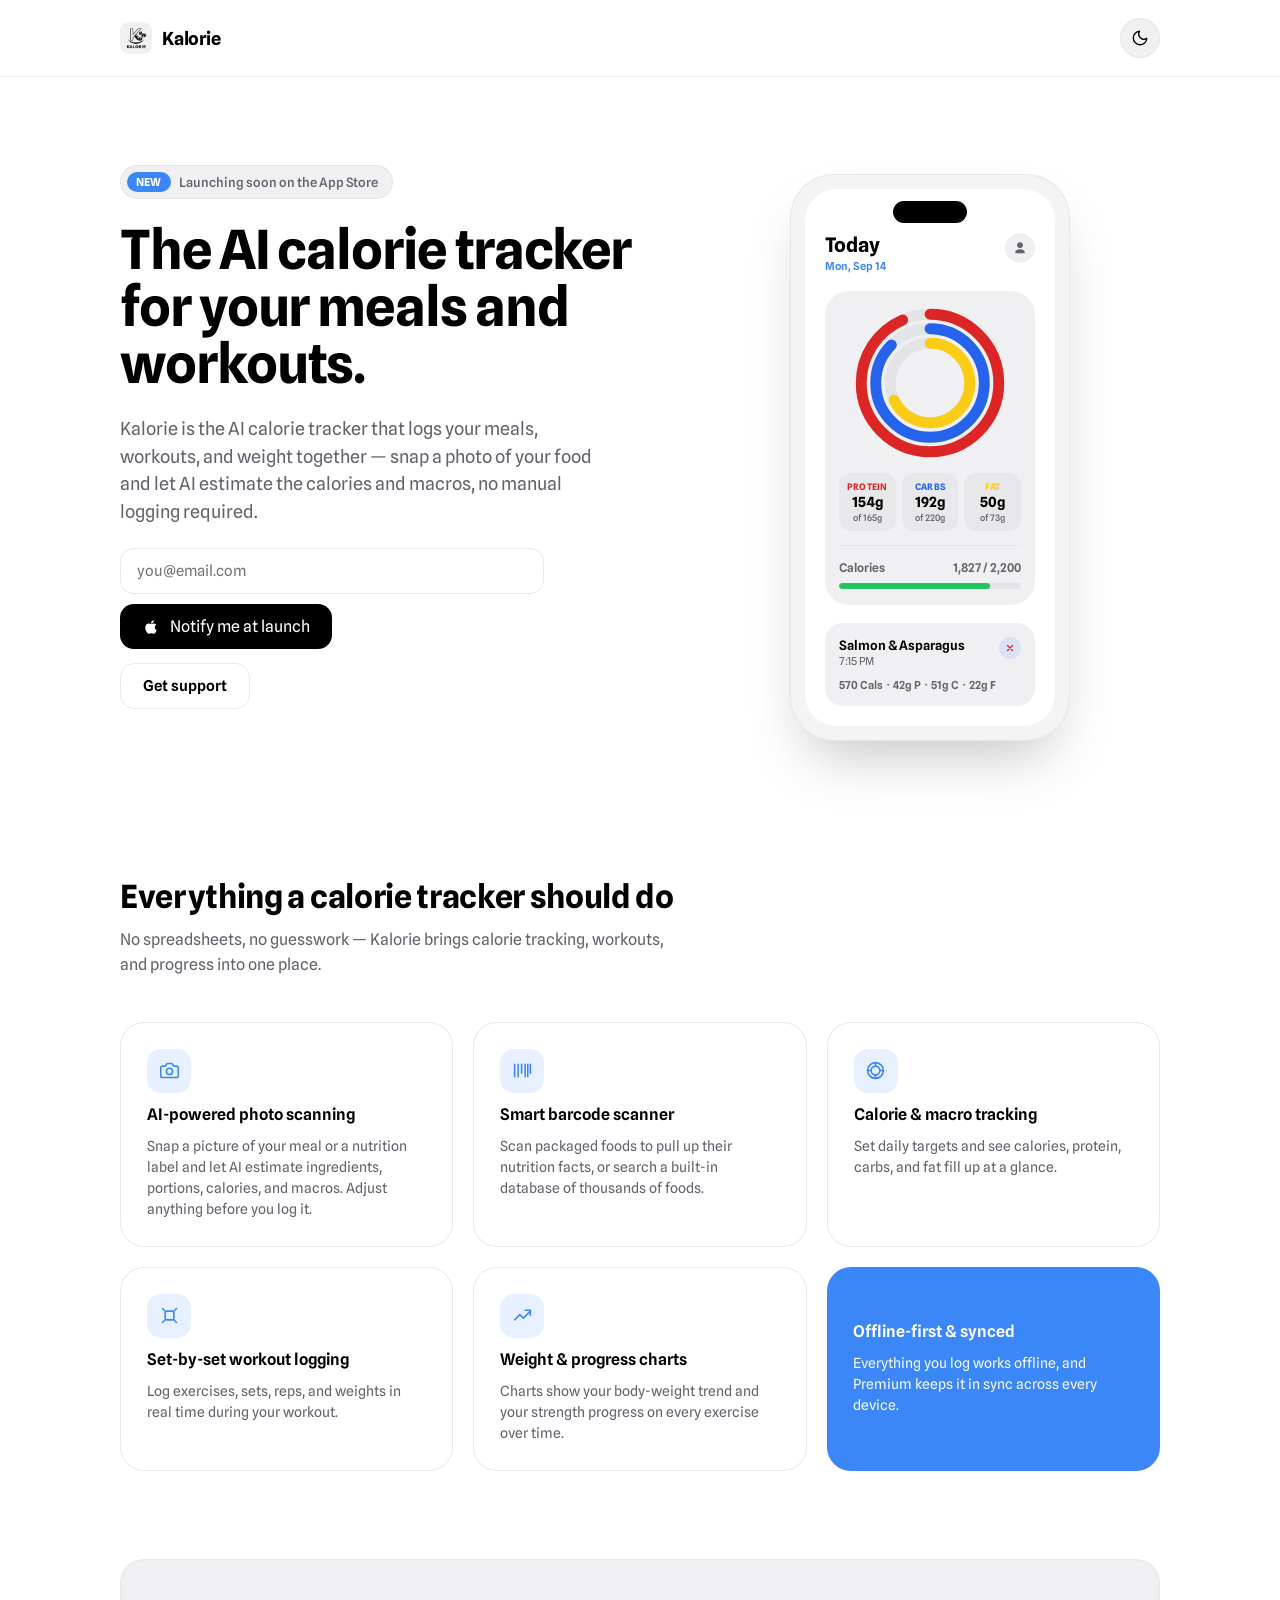
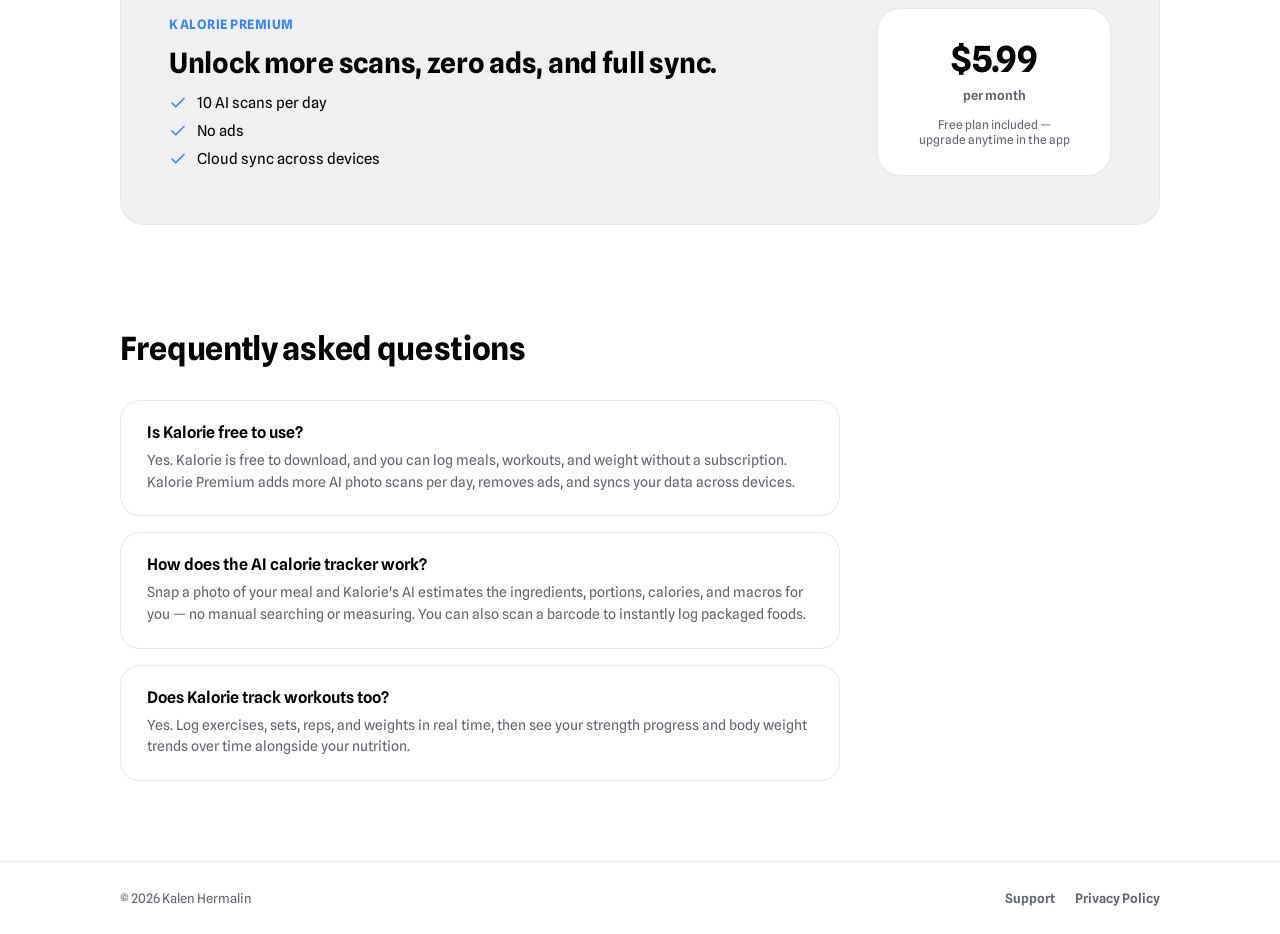
==== commit aa677d8f: "updated website" ====
--- a/docs/index.html
+++ b/docs/index.html
@@ -4,7 +4,7 @@
 <meta charset="utf-8" />
 <meta name="viewport" content="width=device-width, initial-scale=1" />
 <title>Kalorie: AI Calorie Tracker &amp; Workout Log for iPhone</title>
-<meta name="description" content="Kalorie is an AI-powered calorie tracker and workout log for iPhone. Snap a photo of your meal and Kalorie estimates calories and macros instantly — plus barcode scanning, weight tracking, and set-by-set workout logging." />
+<meta name="description" content="Kalorie is an AI calorie tracker and workout log for iPhone. Snap a meal photo to estimate calories and macros, scan barcodes, and track weight and lifts." />
 <link rel="canonical" href="https://kalorie.fit/" />
 <meta name="robots" content="index, follow" />
 
@@ -13,12 +13,17 @@
 <meta property="og:url" content="https://kalorie.fit/" />
 <meta property="og:title" content="Kalorie: AI Calorie Tracker &amp; Workout Log for iPhone" />
 <meta property="og:description" content="Snap a photo of your meal and let AI estimate the calories and macros — no manual logging. Track workouts, weight, and nutrition together in one app." />
-<meta property="og:image" content="https://kalorie.fit/assets/kalorie-mark.png" />
-
-<meta name="twitter:card" content="summary" />
+<meta property="og:image" content="https://kalorie.fit/assets/og-image.png" />
+<meta property="og:image:width" content="1200" />
+<meta property="og:image:height" content="630" />
+<meta property="og:image:alt" content="Kalorie, an AI calorie tracker and workout log, showing today's calorie and macro rings" />
+<meta property="og:locale" content="en_US" />
+
+<meta name="twitter:card" content="summary_large_image" />
 <meta name="twitter:title" content="Kalorie: AI Calorie Tracker &amp; Workout Log for iPhone" />
 <meta name="twitter:description" content="Snap a photo of your meal and let AI estimate the calories and macros — no manual logging. Track workouts, weight, and nutrition together in one app." />
-<meta name="twitter:image" content="https://kalorie.fit/assets/kalorie-mark.png" />
+<meta name="twitter:image" content="https://kalorie.fit/assets/og-image.png" />
+<meta name="twitter:image:alt" content="Kalorie, an AI calorie tracker and workout log, showing today's calorie and macro rings" />
 
 <meta name="theme-color" content="#ffffff" media="(prefers-color-scheme: light)" />
 <meta name="theme-color" content="#0a0a0b" media="(prefers-color-scheme: dark)" />
@@ -32,18 +37,41 @@
 <script type="application/ld+json">
 {
   "@context": "https://schema.org",
-  "@type": "SoftwareApplication",
-  "name": "Kalorie",
-  "url": "https://kalorie.fit/",
-  "applicationCategory": "HealthApplication",
-  "operatingSystem": "iOS",
-  "description": "AI-powered calorie tracker and workout log for iPhone. Snap a photo of your meal and Kalorie estimates calories and macros instantly.",
-  "offers": {
-    "@type": "Offer",
-    "price": "0",
-    "priceCurrency": "USD",
-    "description": "Free to download, with an optional Kalorie Premium subscription."
-  }
+  "@graph": [
+    {
+      "@type": "WebSite",
+      "@id": "https://kalorie.fit/#website",
+      "name": "Kalorie",
+      "url": "https://kalorie.fit/",
+      "inLanguage": "en-US"
+    },
+    {
+      "@type": "MobileApplication",
+      "@id": "https://kalorie.fit/#app",
+      "name": "Kalorie",
+      "url": "https://kalorie.fit/",
+      "image": "https://kalorie.fit/assets/og-image.png",
+      "applicationCategory": "HealthApplication",
+      "applicationSubCategory": "Nutrition & Fitness",
+      "operatingSystem": "iOS",
+      "description": "AI calorie tracker and workout log for iPhone. Snap a photo of your meal and Kalorie estimates calories and macros, then track your weight and strength progress in the same app.",
+      "featureList": [
+        "AI meal photo and nutrition label scanning",
+        "Barcode scanning for packaged foods",
+        "Daily calorie and macro targets",
+        "Set-by-set workout logging",
+        "Body weight and strength progress charts",
+        "Offline logging with cloud sync on Premium"
+      ],
+      "author": { "@type": "Person", "name": "Kalen Hermalin" },
+      "offers": {
+        "@type": "Offer",
+        "price": "0",
+        "priceCurrency": "USD",
+        "description": "Free to download, with an optional Kalorie Premium subscription."
+      }
+    }
+  ]
 }
 </script>
 <script type="application/ld+json">
@@ -192,7 +220,7 @@
   .cal-row .row span { font-size: 12px; font-weight: 600; color: var(--text-secondary); }
   .log-card { background: var(--bg-element); border-radius: 18px; padding: 14px; display: flex; flex-direction: column; gap: 10px; }
   .cal-track { height: 6px; border-radius: 999px; background: var(--ring-track); overflow: hidden; }
-  .cal-fill { width: 98%; height: 100%; border-radius: 999px; background: #22c55e; }
+  .cal-fill { width: 83%; height: 100%; border-radius: 999px; background: #22c55e; }
   .log-card .top { display: flex; align-items: flex-start; justify-content: space-between; }
   .log-card .title { font-size: 13px; font-weight: 600; color: var(--text); }
   .log-card .time { font-size: 11px; color: var(--text-secondary); margin-top: 1px; }
@@ -274,7 +302,7 @@
   <div class="nav-bar">
     <div class="nav-inner">
       <div class="brand">
-        <img src="./assets/kalorie-mark.png" alt="Kalorie">
+        <img src="./assets/kalorie-mark.png" alt="Kalorie" width="32" height="32">
         <span>Kalorie</span>
       </div>
       <button class="theme-toggle" id="theme-toggle" aria-label="Toggle dark mode" type="button">
@@ -291,7 +319,7 @@
           <span class="pill">NEW</span>
           <span class="label">Launching soon on the App Store</span>
         </div>
-        <h1>Your kitchen and your workouts, in one dashboard.</h1>
+        <h1>The AI calorie tracker for your meals and workouts.</h1>
         <p class="lead">Kalorie is the AI calorie tracker that logs your meals, workouts, and weight together &mdash; snap a photo of your food and let AI estimate the calories and macros, no manual logging required.</p>
         <div class="cta-row">
           <form id="remind-form" class="remind-form" novalidate>
@@ -334,36 +362,36 @@
               <div class="ring-wrap">
                 <svg width="152" height="152" viewBox="0 0 168 168">
                   <circle cx="84" cy="84" r="76" fill="none" stroke="var(--ring-track)" stroke-width="12"></circle>
-                  <circle cx="84" cy="84" r="76" fill="none" stroke="var(--ring-protein)" stroke-width="12" stroke-linecap="round" transform="rotate(-90 84 84)" style="stroke-dasharray:477.52; stroke-dashoffset:22.47;"></circle>
+                  <circle cx="84" cy="84" r="76" fill="none" stroke="var(--ring-protein)" stroke-width="12" stroke-linecap="round" transform="rotate(-90 84 84)" style="stroke-dasharray:477.52; stroke-dashoffset:31.83;"></circle>
                   <circle cx="84" cy="84" r="60" fill="none" stroke="var(--ring-track)" stroke-width="12"></circle>
-                  <circle cx="84" cy="84" r="60" fill="none" stroke="var(--ring-carbs)" stroke-width="12" stroke-linecap="round" transform="rotate(-90 84 84)" style="stroke-dasharray:376.99; stroke-dashoffset:21.54;"></circle>
+                  <circle cx="84" cy="84" r="60" fill="none" stroke="var(--ring-carbs)" stroke-width="12" stroke-linecap="round" transform="rotate(-90 84 84)" style="stroke-dasharray:376.99; stroke-dashoffset:47.98;"></circle>
                   <circle cx="84" cy="84" r="44" fill="none" stroke="var(--ring-track)" stroke-width="12"></circle>
-                  <circle cx="84" cy="84" r="44" fill="none" stroke="var(--ring-fat)" stroke-width="12" stroke-linecap="round" transform="rotate(-90 84 84)" style="stroke-dasharray:276.46; stroke-dashoffset:23.7;"></circle>
+                  <circle cx="84" cy="84" r="44" fill="none" stroke="var(--ring-fat)" stroke-width="12" stroke-linecap="round" transform="rotate(-90 84 84)" style="stroke-dasharray:276.46; stroke-dashoffset:89.00;"></circle>
                 </svg>
               </div>
 
               <div class="macro-grid">
                 <div class="macro-chip">
                   <div class="chip-label" style="color:var(--ring-protein);">PROTEIN</div>
-                  <div class="chip-value">162g</div>
-                  <div class="chip-context">of 170g</div>
+                  <div class="chip-value">154g</div>
+                  <div class="chip-context">of 165g</div>
                 </div>
                 <div class="macro-chip">
                   <div class="chip-label" style="color:var(--ring-carbs);">CARBS</div>
-                  <div class="chip-value">198g</div>
-                  <div class="chip-context">of 210g</div>
+                  <div class="chip-value">192g</div>
+                  <div class="chip-context">of 220g</div>
                 </div>
                 <div class="macro-chip">
                   <div class="chip-label" style="color:var(--ring-fat);">FAT</div>
-                  <div class="chip-value">64g</div>
-                  <div class="chip-context">of 70g</div>
+                  <div class="chip-value">50g</div>
+                  <div class="chip-context">of 73g</div>
                 </div>
               </div>
 
               <div class="home-divider"></div>
 
               <div class="cal-row">
-                <div class="row"><span>Calories</span><span>2,060 / 2,100</span></div>
+                <div class="row"><span>Calories</span><span>1,827 / 2,200</span></div>
                 <div class="cal-track"><div class="cal-fill"></div></div>
               </div>
             </div>
@@ -371,14 +399,14 @@
             <div class="log-card">
               <div class="top">
                 <div>
-                  <div class="title">Grilled Chicken</div>
-                  <div class="time">12:40 PM</div>
+                  <div class="title">Salmon &amp; Asparagus</div>
+                  <div class="time">7:15 PM</div>
                 </div>
                 <div class="delete">
                   <svg width="10" height="10" viewBox="0 0 24 24" fill="none" stroke="var(--ring-protein)" stroke-width="3" stroke-linecap="round"><path d="M18 6 6 18M6 6l12 12"></path></svg>
                 </div>
               </div>
-              <div class="stats">720 Cals &nbsp;&middot;&nbsp; 62g P &nbsp;&middot;&nbsp; 18g C &nbsp;&middot;&nbsp; 26g F</div>
+              <div class="stats">570 Cals &nbsp;&middot;&nbsp; 42g P &nbsp;&middot;&nbsp; 51g C &nbsp;&middot;&nbsp; 22g F</div>
             </div>
           </div>
         </div>
@@ -398,7 +426,7 @@
           <svg width="21" height="21" viewBox="0 0 24 24" fill="none" stroke="var(--accent)" stroke-width="1.8" stroke-linecap="round" stroke-linejoin="round"><path d="M14.5 4h-5L7 7H4a2 2 0 0 0-2 2v9a2 2 0 0 0 2 2h16a2 2 0 0 0 2-2V9a2 2 0 0 0-2-2h-3l-2.5-3Z"></path><circle cx="12" cy="13" r="3.5"></circle></svg>
         </div>
         <h3>AI-powered photo scanning</h3>
-        <p>Snap a picture of your meal and let AI estimate ingredients, portions, and macros.</p>
+        <p>Snap a picture of your meal or a nutrition label and let AI estimate ingredients, portions, calories, and macros. Adjust anything before you log it.</p>
       </div>
 
       <div class="feature-card k-feature">
@@ -406,15 +434,15 @@
           <svg width="21" height="21" viewBox="0 0 24 24" fill="none" stroke="var(--accent)" stroke-width="1.8" stroke-linecap="round" stroke-linejoin="round"><path d="M3 5v14M7 5v14M11 5v10M15 5v14M18 5v14M21 5v10"></path></svg>
         </div>
         <h3>Smart barcode scanner</h3>
-        <p>Scan grocery items to instantly log accurate nutrition facts.</p>
+        <p>Scan packaged foods to pull up their nutrition facts, or search a built-in database of thousands of foods.</p>
       </div>
 
       <div class="feature-card k-feature">
         <div class="feature-icon">
           <svg width="21" height="21" viewBox="0 0 24 24" fill="none" stroke="var(--accent)" stroke-width="1.8" stroke-linecap="round" stroke-linejoin="round"><circle cx="12" cy="12" r="9"></circle><circle cx="12" cy="12" r="5"></circle><path d="M12 3v4M12 17v4M3 12h4M17 12h4"></path></svg>
         </div>
-        <h3>Macro &amp; micronutrient tracking</h3>
-        <p>Track daily protein, carbs, fats, and essential vitamins at a glance.</p>
+        <h3>Calorie &amp; macro tracking</h3>
+        <p>Set daily targets and see calories, protein, carbs, and fat fill up at a glance.</p>
       </div>
 
       <div class="feature-card k-feature">
@@ -430,7 +458,7 @@
           <svg width="21" height="21" viewBox="0 0 24 24" fill="none" stroke="var(--accent)" stroke-width="1.8" stroke-linecap="round" stroke-linejoin="round"><path d="M3 17 9 11l4 4 8-8"></path><path d="M15 6h6v6"></path></svg>
         </div>
         <h3>Weight &amp; progress charts</h3>
-        <p>Dynamic charts show your weight trends, calorie intake, and strength progression over time.</p>
+        <p>Charts show your body-weight trend and your strength progress on every exercise over time.</p>
       </div>
 
       <div class="feature-card accent">
